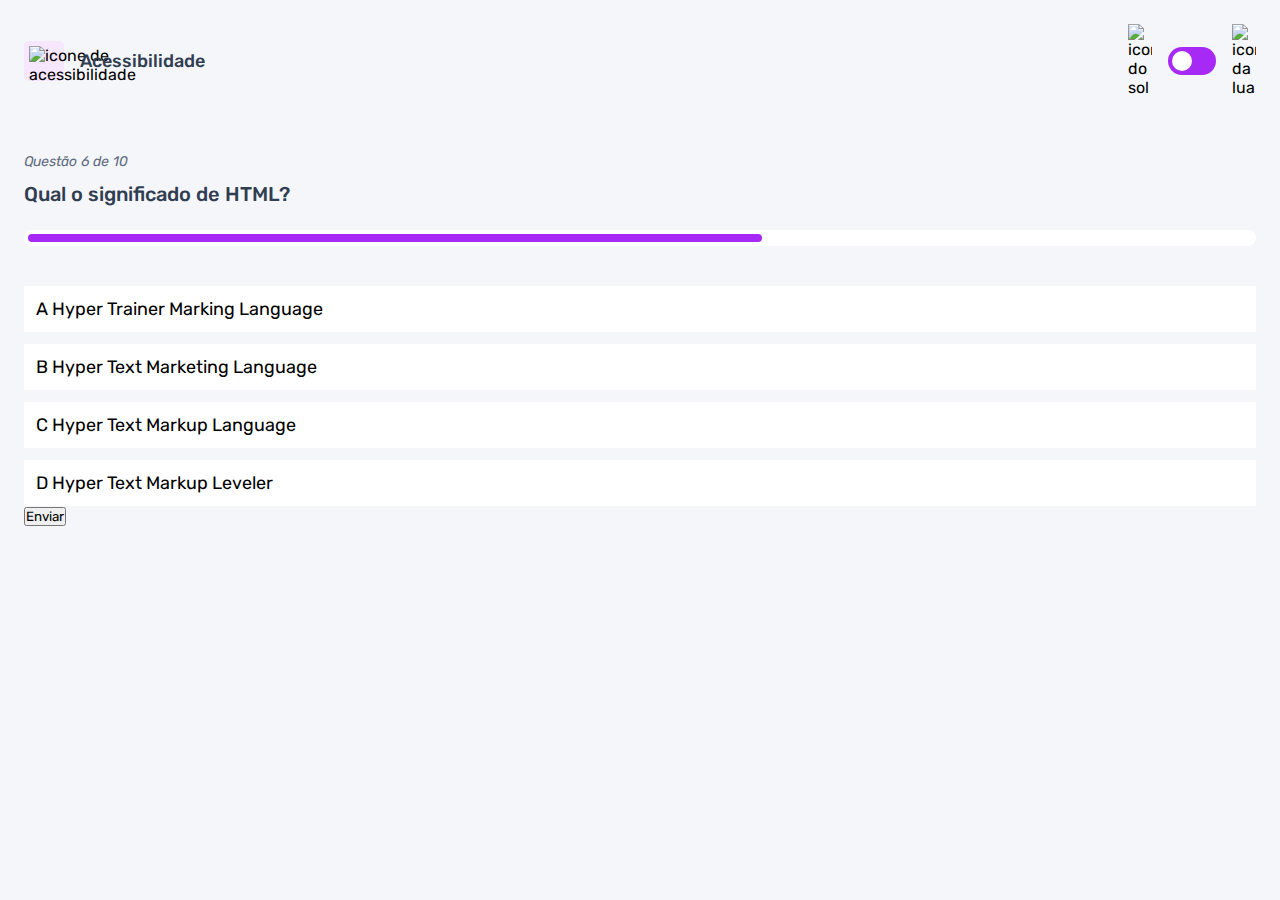
==== pages/quiz/quiz.html @ 9115e457 "estilização da página do quiz na metade" ====
<!DOCTYPE html>
<html lang="en">
<head>
    <meta charset="UTF-8">
    <meta name="viewport" content="width=device-width, initial-scale=1.0">
    <link rel="preconnect" href="https://fonts.googleapis.com">
    <link rel="preconnect" href="https://fonts.gstatic.com" crossorigin>
    <link href="https://fonts.googleapis.com/css2?family=Rubik:ital,wght@0,300..900;1,300..900&display=swap" rel="stylesheet">
    <link rel="stylesheet" href="quiz.css">
    <title>Quiz App</title>
</head>
<body>
    <header>
        <div class="assunto">
            <div class="assunto_icone">
                <img src="../../assets/images/icon-accessibility.svg" alt="icone de acessibilidade">
            </div>

            <h1>Acessibilidade</h1>
        </div>

        <div class="tema">
            <img src="../../assets/images/icon-sun-dark.svg" alt="icone do sol">
            <button>
                <div></div>
            </button>
            <img src="../../assets/images/icon-moon-dark.svg" alt="icone da lua">
        </div>
    </header>

    <main>
        <section class="pergunta">
            <p>Questão 6 de 10</p>

            <h2>Qual o significado de HTML?</h2>

            <div class="barra_progresso">
                <div></div>
            </div>
        </section>

        <section class="alternativas">
            <form action="">
                <label for="alternativa_a">
                    <input type="radio" id="alternativa_a">

                    <div>
                        <span>A</span>
                        Hyper Trainer Marking Language
                    </div>
                </label>

                <label for="alternativa_b">
                    <input type="radio" id="alternativa_b">

                    <div>
                        <span>B</span>
                        Hyper Text Marketing Language
                    </div>
                </label>

                <label for="alternativa_c">
                    <input type="radio" id="alternativa_c">

                    <div>
                        <span>C</span>
                        Hyper Text Markup Language
                    </div>
                </label>

                <label for="alternativa_d">
                    <input type="radio" id="alternativa_d">

                    <div>
                        <span>D</span>
                        Hyper Text Markup Leveler
                    </div>
                </label>
            </form>

            <button>Enviar</button>
        </section>
    </main>
</body>
</html>
---- pages/quiz/quiz.css ----
*{
    margin: 0;
    padding: 0;
    box-sizing: border-box;   
    font-family: "Rubik", sans-serif;
    -webkit-font-smoothing: antialiased;
}

:root{
    --bg-color: #f4f6fa;
    --purple: #a729f5;
    --primary-text-color: #313e51;
    --secondary-text-color: #626c7f;
    --button-bg: #fff;
    --shadow: 0px 16px 40px 0px rgba(143,160,193,0.14);
    --bg-html: #fff1e9;
    --bg-css: #e0fdef;
    --bg-javascript: #ebf0ff;
    --bg_acessibilidade: #f6e7ff;
    --white: #fff;    
    --bg-mobile: url(../../assets/images/pattern-background-mobile-light.svg);
    --bg-desktop: url(../../assets/images/pattern-background-desktop-light.svg);
}

body.escuro {
    --bg-color: #313e51;
    --bg-mobile: url(../../assets/images/pattern-background-mobile-dark.svg);
    --bg-desktop: url(../../assets/images/pattern-background-desktop-dark.svg);
    --primary-text-color: #fff;
    --secondary-text-color: #abc1e1;
    --button-bg: #3b4d66;
    --shadow: 0px 16px 40px 0px rgba(49, 62, 81, 0.14);
}

body{
    height: 100svh;
    background: var(--bg-mobile) var(--bg-color);
    background-repeat: no-repeat;
    background-size: cover;
}

header {
    display: flex;
    justify-content: space-between;
    padding: 16px 24px;
}

.assunto {
    display: flex;
    align-items: center;
    gap: 16px;
}

.assunto_icone{
    background: var(--bg_acessibilidade);
    width: 40px;
    height: 40px;
    padding: 5px;
    border-radius: 5px;
}

.assunto_icone img {
    width: 100%;
}

.assunto h1 {
    font-size: 18px;
    font-weight: 500;
    color: var(--primary-text-color);
}

.tema{
    padding: 8px 0;
    display: flex;
    align-items: center;
    gap: 8px;
}

.tema img {
    width: 16px;
}

.tema button {
    height: 20px;
    width: 32px;
    background: var(--purple);
    border: 0;
    border-radius: 999px;
    padding: 4px;
}

.tema button div {
    background: var(--white);
    width: 12px;
    height: 12px;
    border-radius: 999px;
}

main {
    padding: 32px 24px;
}

.pergunta {
    margin-bottom: 40px;
}

.pergunta p {
    font-style: italic;
    font-size: 14px;
    color: var(--secondary-text-color);
    margin-bottom: 12px;
}

.pergunta h2 {
    font-size: 20px;
    font-weight: 500;
    color: var(--primary-text-color);
    line-height: 24px;
    margin-bottom: 24px;
}

.barra_progresso {
    background: var(--button-bg);
    height: 16px;
    padding: 4px;
    border-radius: 999px;
}

.barra_progresso div {
    height: 100%;
    width: 60%;
    background: var(--purple);
    border-radius: 999px;
}

.alternativas form {
    display: flex;
    flex-direction: column;
    gap: 12px;
}

.alternativas label {
    display: block;
    background: var(--button-bg);
    padding: 12px;
    font-size: 18px;
}

.alternativas input {
    display: none;
}

@media (min-width: 1100px) {
    .tema {
        gap: 16px;
    }

    .tema img {
        width: 24px;
    }

    .tema button {
        width: 48px;
        height: 28px;
    }

    .tema button div {
        width: 20px;
        height: 20px;
    }
}
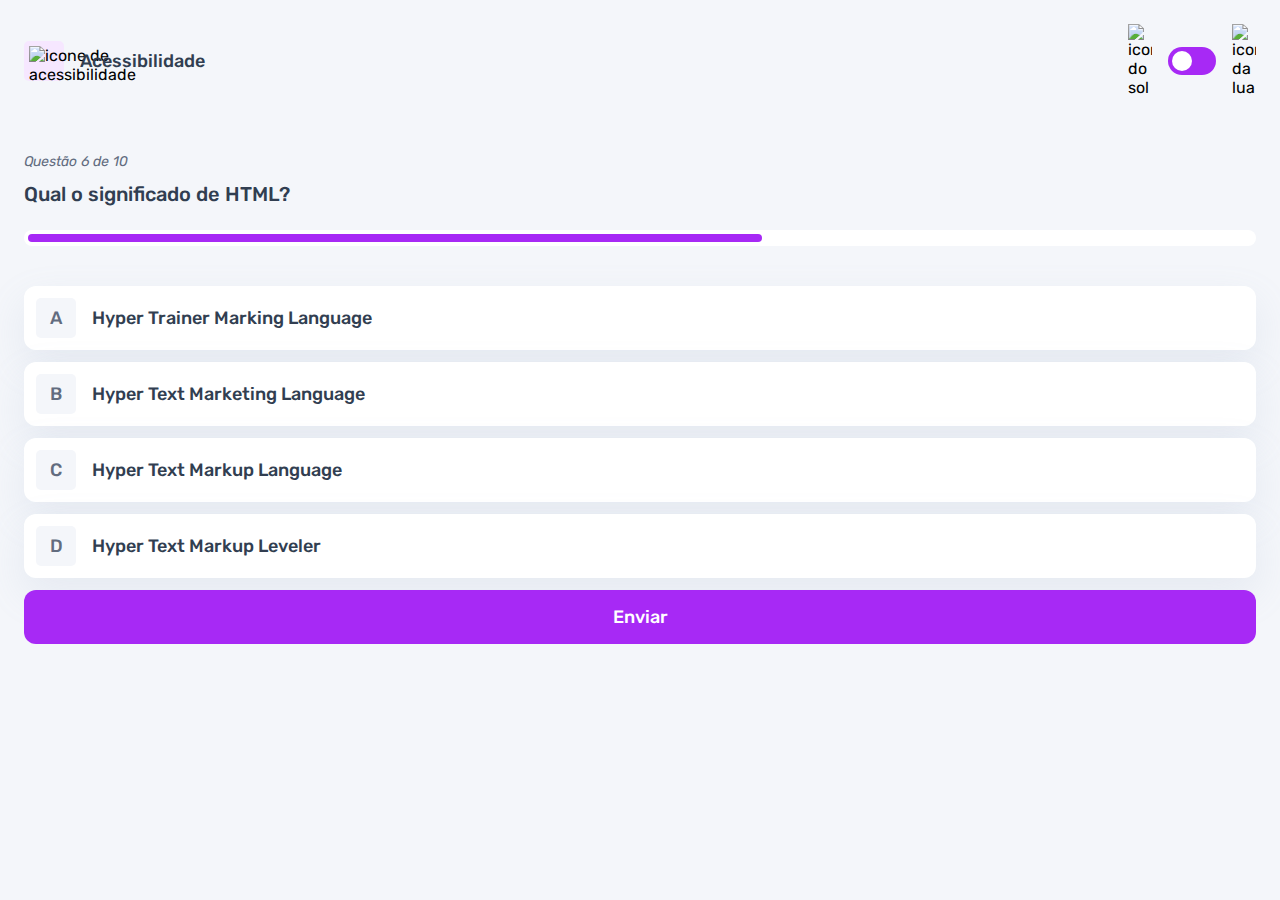
==== commit 8779d9c6: "adicionado o efeito de seleção nas alternativas" ====
--- a/pages/quiz/quiz.html
+++ b/pages/quiz/quiz.html
@@ -42,7 +42,7 @@
         <section class="alternativas">
             <form action="">
                 <label for="alternativa_a">
-                    <input type="radio" id="alternativa_a">
+                    <input type="radio" id="alternativa_a" name="alternativa">
 
                     <div>
                         <span>A</span>
@@ -51,7 +51,7 @@
                 </label>
 
                 <label for="alternativa_b">
-                    <input type="radio" id="alternativa_b">
+                    <input type="radio" id="alternativa_b" name="alternativa">
 
                     <div>
                         <span>B</span>
@@ -60,7 +60,7 @@
                 </label>
 
                 <label for="alternativa_c">
-                    <input type="radio" id="alternativa_c">
+                    <input type="radio" id="alternativa_c" name="alternativa">
 
                     <div>
                         <span>C</span>
@@ -69,7 +69,7 @@
                 </label>
 
                 <label for="alternativa_d">
-                    <input type="radio" id="alternativa_d">
+                    <input type="radio" id="alternativa_d" name="alternativa">
 
                     <div>
                         <span>D</span>
--- a/pages/quiz/quiz.css
+++ b/pages/quiz/quiz.css
@@ -18,6 +18,8 @@
     --bg-javascript: #ebf0ff;
     --bg_acessibilidade: #f6e7ff;
     --white: #fff;    
+    --green: #26d782;
+    --red: #ee5454;
     --bg-mobile: url(../../assets/images/pattern-background-mobile-light.svg);
     --bg-desktop: url(../../assets/images/pattern-background-desktop-light.svg);
 }
@@ -137,6 +139,7 @@
     display: flex;
     flex-direction: column;
     gap: 12px;
+    margin-bottom: 12px;
 }
 
 .alternativas label {
@@ -144,10 +147,56 @@
     background: var(--button-bg);
     padding: 12px;
     font-size: 18px;
+    font-weight: 500;
+    border-radius: 12px;
+    box-shadow: var(--shadow);
+    color: var(--primary-text-color);
+}
+
+.alternativas label:has(input:checked) {
+    outline: 3px solid var(--purple);
+
+    & span {
+        background: var(--purple);
+        color: var(--white);
+    }
 }
 
 .alternativas input {
     display: none;
+}
+
+.alternativas div {
+    display: flex;
+    align-items: center;
+    gap: 16px;
+}
+
+
+.alternativas div span {
+    display: block;
+    width: 40px;
+    height: 40px;
+    background: var(--bg-color);
+    border-radius: 5px;
+    color: var(--secondary-text-color);
+
+    display: flex;
+    align-items: center;
+    justify-content: center;
+    flex-shrink: 0;
+}
+
+.alternativas button {
+    padding: 16px;
+    border-radius: 12px;
+    border: none;
+    background: var(--purple);
+    color: var(--white);
+    width: 100%;
+
+    font-size: 18px;
+    font-weight: 500;
 }
 
 @media (min-width: 1100px) {
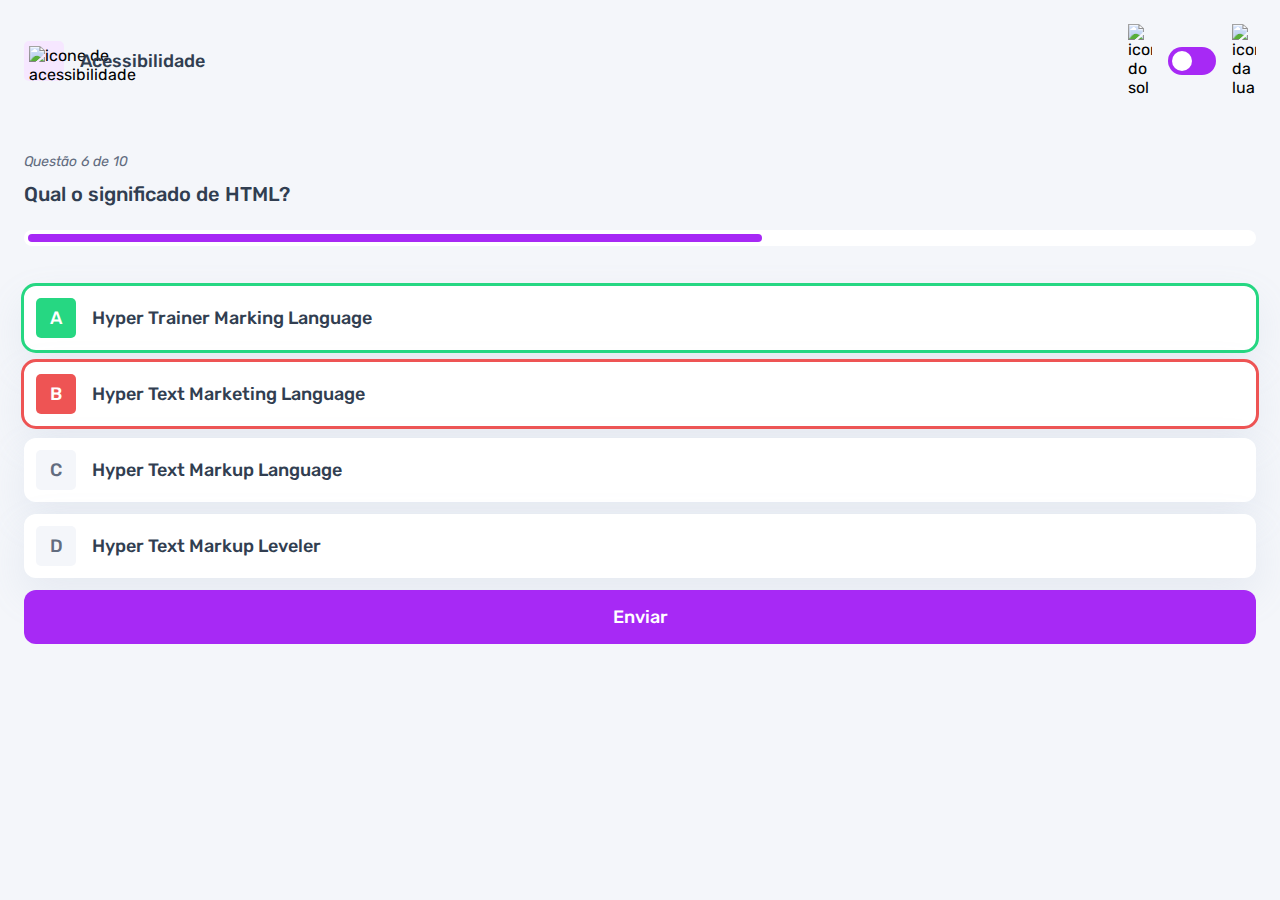
==== commit 1f108380: "adicionado o efeito para alternativas corretas e erradas" ====
--- a/pages/quiz/quiz.html
+++ b/pages/quiz/quiz.html
@@ -41,7 +41,7 @@
 
         <section class="alternativas">
             <form action="">
-                <label for="alternativa_a">
+                <label for="alternativa_a" id="correta">
                     <input type="radio" id="alternativa_a" name="alternativa">
 
                     <div>
@@ -50,7 +50,7 @@
                     </div>
                 </label>
 
-                <label for="alternativa_b">
+                <label for="alternativa_b" id="errada">
                     <input type="radio" id="alternativa_b" name="alternativa">
 
                     <div>
--- a/pages/quiz/quiz.css
+++ b/pages/quiz/quiz.css
@@ -162,6 +162,24 @@
     }
 }
 
+.alternativas label#correta {
+    outline: 3px solid var(--green);
+
+    & span {
+        background: var(--green);
+        color: var(--white);
+    }
+}
+
+.alternativas label#errada {
+    outline: 3px solid var(--red);
+
+    & span {
+        background: var(--red);
+        color: var(--white);
+    }
+}
+
 .alternativas input {
     display: none;
 }
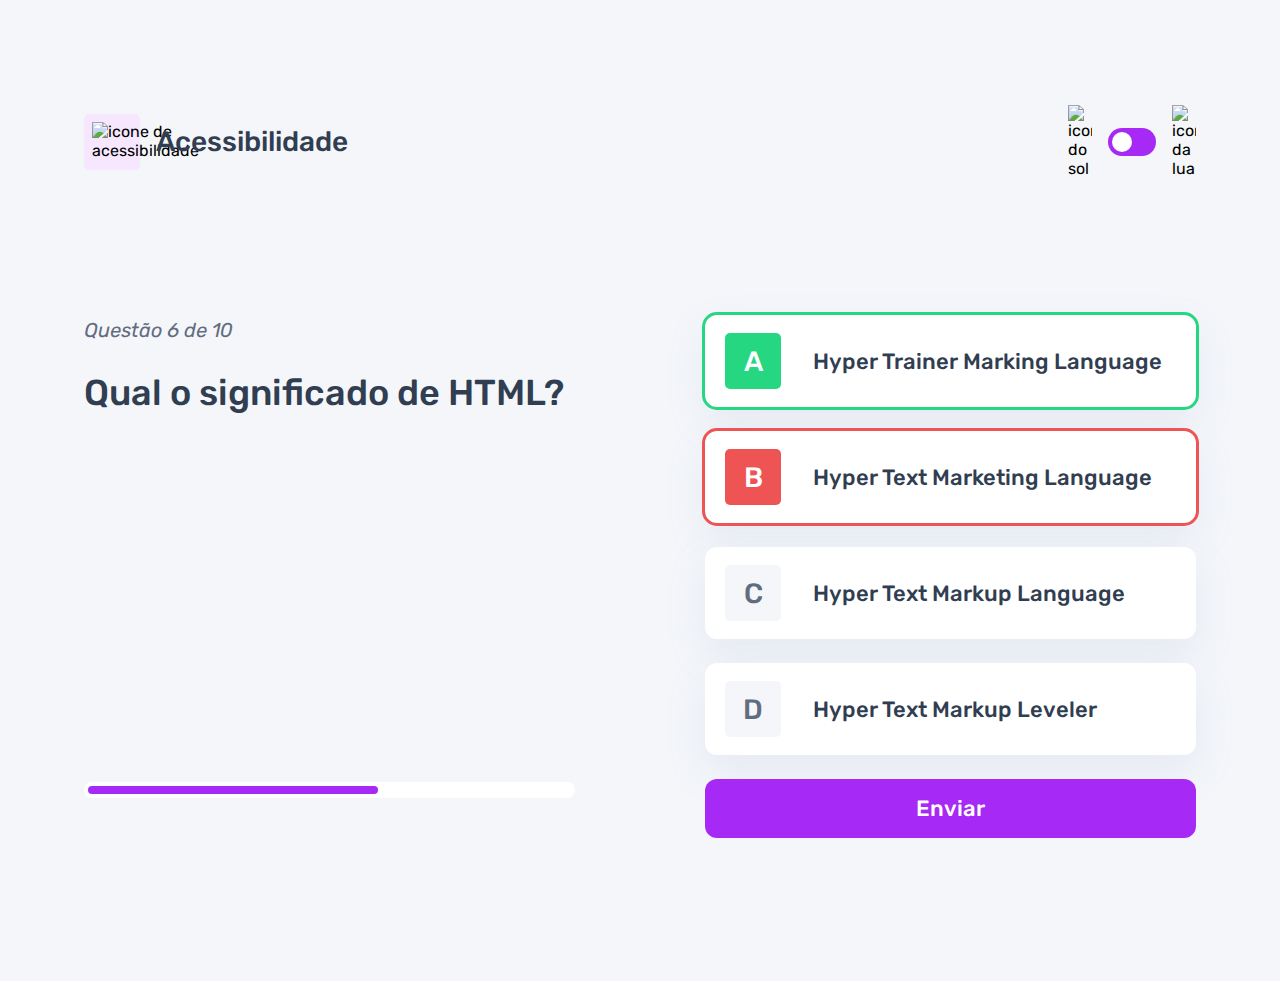
==== commit 523150c0: "adicionada a responsividade para o desktop" ====
--- a/pages/quiz/quiz.html
+++ b/pages/quiz/quiz.html
@@ -30,10 +30,11 @@
 
     <main>
         <section class="pergunta">
-            <p>Questão 6 de 10</p>
+            <div>
+                <p>Questão 6 de 10</p>
 
-            <h2>Qual o significado de HTML?</h2>
-
+                <h2>Qual o significado de HTML?</h2>
+           </div>
             <div class="barra_progresso">
                 <div></div>
             </div>
--- a/pages/quiz/quiz.css
+++ b/pages/quiz/quiz.css
@@ -190,7 +190,6 @@
     gap: 16px;
 }
 
-
 .alternativas div span {
     display: block;
     width: 40px;
@@ -218,6 +217,22 @@
 }
 
 @media (min-width: 1100px) {
+    header {
+        margin-block: 81px;
+        max-width: 1160px;
+        margin-inline: auto;
+    }
+
+    .assunto_icone {
+        width: 56px;
+        height: 56px;
+        padding: 8px;
+    }
+
+    .assunto h1 {
+        font-size: 28px;
+    }
+
     .tema {
         gap: 16px;
     }
@@ -235,4 +250,57 @@
         width: 20px;
         height: 20px;
     }
+
+    main {
+        max-width: 1160px;
+        margin-inline: auto;
+
+        display: flex;
+        gap: 130px;
+    }
+
+    section {
+        width: 100%;
+    }
+
+    .pergunta {
+        display: flex;
+        flex-direction: column;
+        justify-content: space-between;
+    }
+
+    .pergunta p {
+        font-size: 20px;
+        line-height: 30px;
+        margin-bottom: 27px;
+    }
+
+    .pergunta h2 {
+        font-size: 36px;
+        line-height: 42px;
+    }
+
+    .alternativas form {
+        gap: 24px;
+        margin-bottom: 24px;
+    }
+
+    .alternativas label {
+        font-size: 22px;
+        padding:  18px 20px;
+    }
+
+    .alternativas div {
+        gap: 32px;
+    }
+
+    .alternativas div span {
+        width: 56px;
+        height: 56px;
+        font-size: 28px;
+    }
+
+    .alternativas button {
+        font-size: 22px;
+    }
 }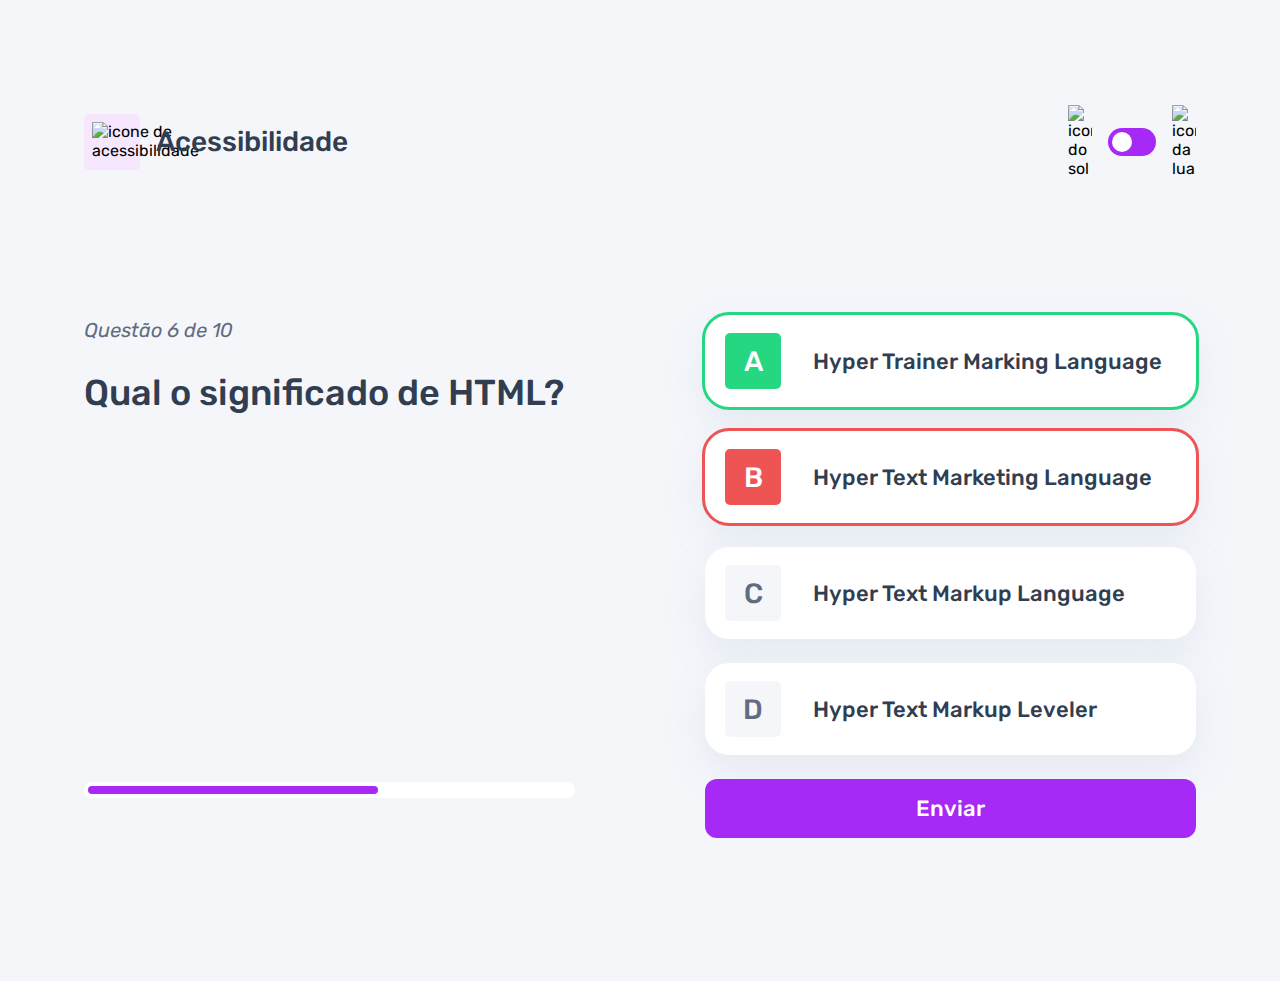
==== commit 9f4a6c58: "ajuste das cores no tema dark" ====
--- a/pages/quiz/quiz.html
+++ b/pages/quiz/quiz.html
@@ -9,7 +9,7 @@
     <link rel="stylesheet" href="quiz.css">
     <title>Quiz App</title>
 </head>
-<body>
+<body> 
     <header>
         <div class="assunto">
             <div class="assunto_icone">
--- a/pages/quiz/quiz.css
+++ b/pages/quiz/quiz.css
@@ -8,7 +8,10 @@
 
 :root{
     --bg-color: #f4f6fa;
+    --bg-span: #f4f6fa;
+    --color-span: #626c7f;
     --purple: #a729f5;
+    --purple-hover: rgb(167, 41, 245, 0.7);
     --primary-text-color: #313e51;
     --secondary-text-color: #626c7f;
     --button-bg: #fff;
@@ -26,6 +29,7 @@
 
 body.escuro {
     --bg-color: #313e51;
+    --color-span: #313e51;
     --bg-mobile: url(../../assets/images/pattern-background-mobile-dark.svg);
     --bg-desktop: url(../../assets/images/pattern-background-desktop-dark.svg);
     --primary-text-color: #fff;
@@ -151,6 +155,14 @@
     border-radius: 12px;
     box-shadow: var(--shadow);
     color: var(--primary-text-color);
+    cursor: pointer;
+}
+
+.alternativas label:hover {
+    & span {
+        background: var(--bg_acessibilidade);
+        color: var(--purple);
+    }
 }
 
 .alternativas label:has(input:checked) {
@@ -194,9 +206,9 @@
     display: block;
     width: 40px;
     height: 40px;
-    background: var(--bg-color);
+    background: var(--bg-span);
     border-radius: 5px;
-    color: var(--secondary-text-color);
+    color: var(--color-span);
 
     display: flex;
     align-items: center;
@@ -214,6 +226,12 @@
 
     font-size: 18px;
     font-weight: 500;
+    transition: background 0.3s;
+}
+
+.alternativas button:hover {
+    background: var(--purple-hover);
+    cursor: pointer;
 }
 
 @media (min-width: 1100px) {
@@ -288,6 +306,7 @@
     .alternativas label {
         font-size: 22px;
         padding:  18px 20px;
+        border-radius: 24px;
     }
 
     .alternativas div {
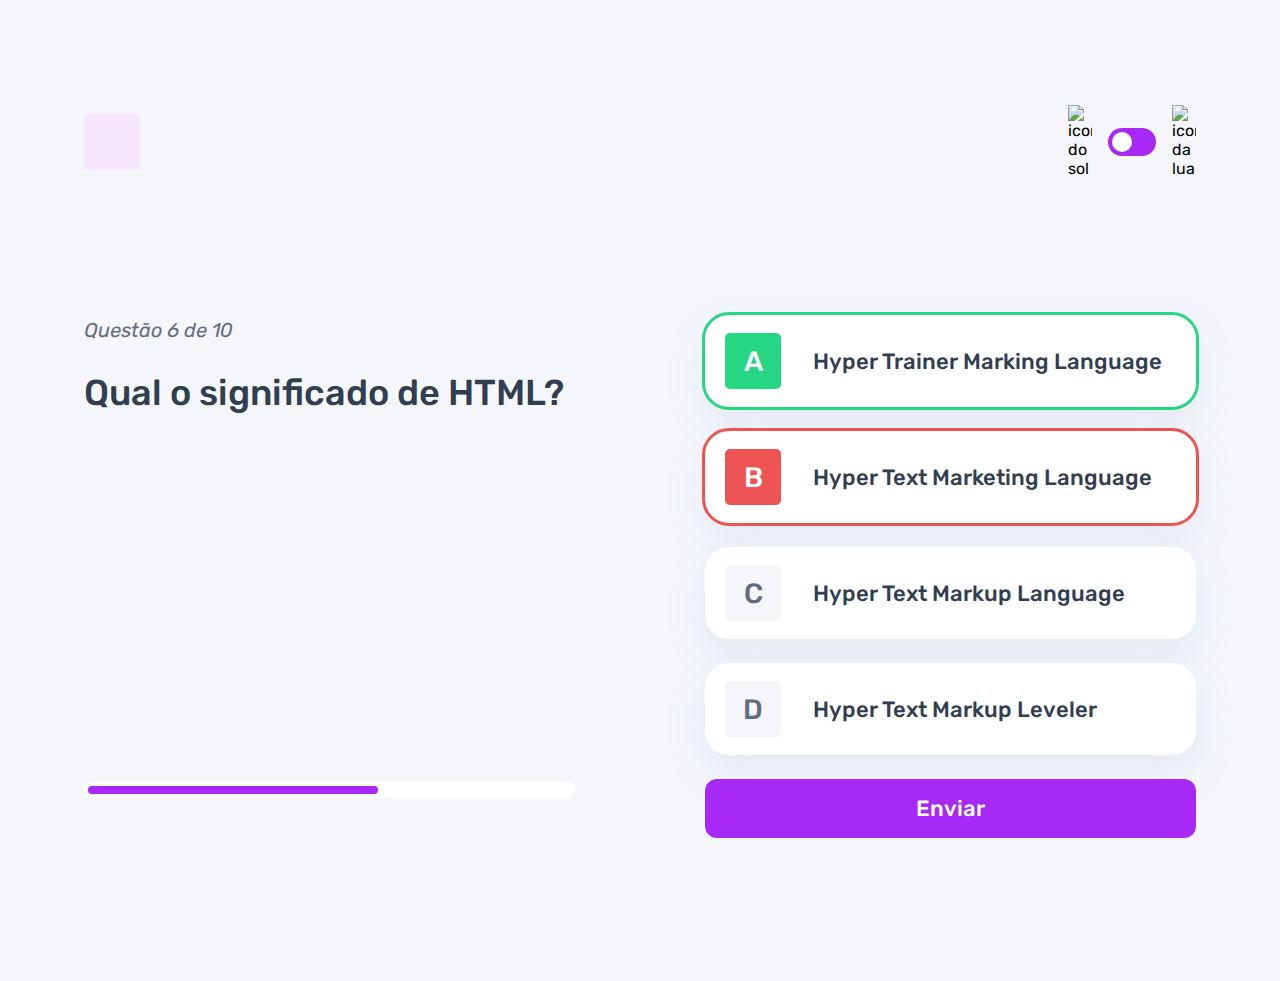
==== commit c7f39d37: "alteração dinamica do assunto da página" ====
--- a/pages/quiz/quiz.html
+++ b/pages/quiz/quiz.html
@@ -7,16 +7,17 @@
     <link rel="preconnect" href="https://fonts.gstatic.com" crossorigin>
     <link href="https://fonts.googleapis.com/css2?family=Rubik:ital,wght@0,300..900;1,300..900&display=swap" rel="stylesheet">
     <link rel="stylesheet" href="quiz.css">
+    <script src="./quiz.js" type="module" defer></script>
     <title>Quiz App</title>
 </head>
 <body> 
     <header>
         <div class="assunto">
             <div class="assunto_icone">
-                <img src="../../assets/images/icon-accessibility.svg" alt="icone de acessibilidade">
+                <img src="" alt="">
             </div>
 
-            <h1>Acessibilidade</h1>
+            <h1></h1>
         </div>
 
         <div class="tema">
--- a/pages/quiz/quiz.css
+++ b/pages/quiz/quiz.css
@@ -65,6 +65,22 @@
     border-radius: 5px;
 }
 
+.assunto_icone.html {
+    background: var(--bg-html);
+}
+
+.assunto_icone.css {
+    background: var(--bg-css);
+}
+
+.assunto_icone.javascript {
+    background: var(--bg-javascript);
+}
+
+.assunto_icone.acessibilidade {
+    background: var(--bg_acessibilidade);
+}
+
 .assunto_icone img {
     width: 100%;
 }
@@ -93,6 +109,8 @@
     border: 0;
     border-radius: 999px;
     padding: 4px;
+    display: flex;
+    cursor: pointer;
 }
 
 .tema button div {
@@ -235,6 +253,12 @@
 }
 
 @media (min-width: 1100px) {
+    body {
+        background: var(--bg-desktop) var(--bg-color);
+        background-size: cover;
+        background-repeat: no-repeat;
+    }
+
     header {
         margin-block: 81px;
         max-width: 1160px;
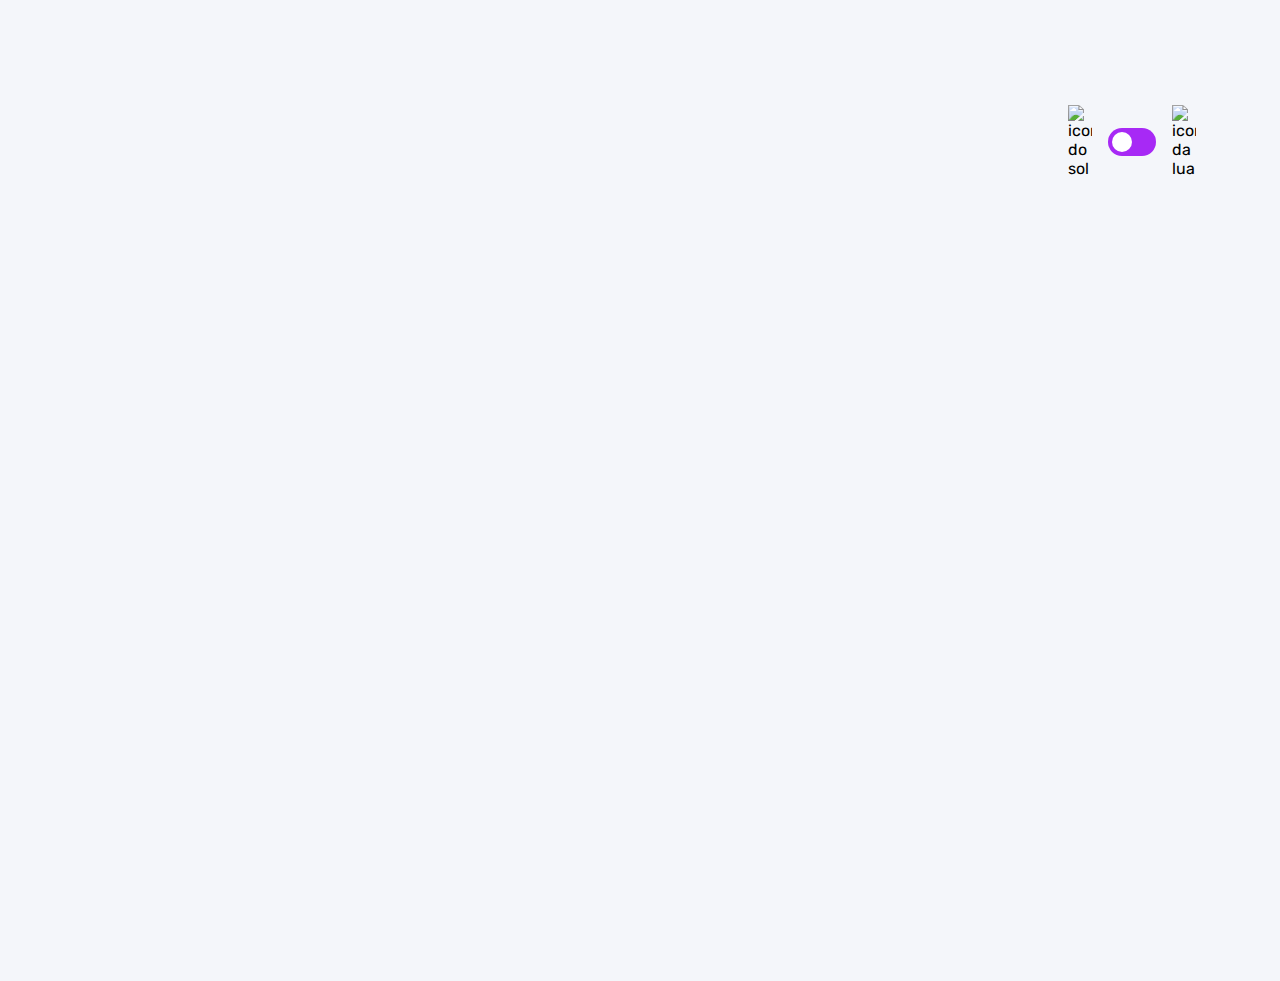
==== commit ee189ed4: "adicionadas as funções de buscar as perguntas e montar as perguntas no html" ====
--- a/pages/quiz/quiz.html
+++ b/pages/quiz/quiz.html
@@ -30,58 +30,6 @@
     </header>
 
     <main>
-        <section class="pergunta">
-            <div>
-                <p>Questão 6 de 10</p>
-
-                <h2>Qual o significado de HTML?</h2>
-           </div>
-            <div class="barra_progresso">
-                <div></div>
-            </div>
-        </section>
-
-        <section class="alternativas">
-            <form action="">
-                <label for="alternativa_a" id="correta">
-                    <input type="radio" id="alternativa_a" name="alternativa">
-
-                    <div>
-                        <span>A</span>
-                        Hyper Trainer Marking Language
-                    </div>
-                </label>
-
-                <label for="alternativa_b" id="errada">
-                    <input type="radio" id="alternativa_b" name="alternativa">
-
-                    <div>
-                        <span>B</span>
-                        Hyper Text Marketing Language
-                    </div>
-                </label>
-
-                <label for="alternativa_c">
-                    <input type="radio" id="alternativa_c" name="alternativa">
-
-                    <div>
-                        <span>C</span>
-                        Hyper Text Markup Language
-                    </div>
-                </label>
-
-                <label for="alternativa_d">
-                    <input type="radio" id="alternativa_d" name="alternativa">
-
-                    <div>
-                        <span>D</span>
-                        Hyper Text Markup Leveler
-                    </div>
-                </label>
-            </form>
-
-            <button>Enviar</button>
-        </section>
     </main>
 </body>
 </html>--- a/pages/quiz/quiz.css
+++ b/pages/quiz/quiz.css
@@ -58,7 +58,6 @@
 }
 
 .assunto_icone{
-    background: var(--bg_acessibilidade);
     width: 40px;
     height: 40px;
     padding: 5px;
@@ -152,7 +151,6 @@
 
 .barra_progresso div {
     height: 100%;
-    width: 60%;
     background: var(--purple);
     border-radius: 999px;
 }
